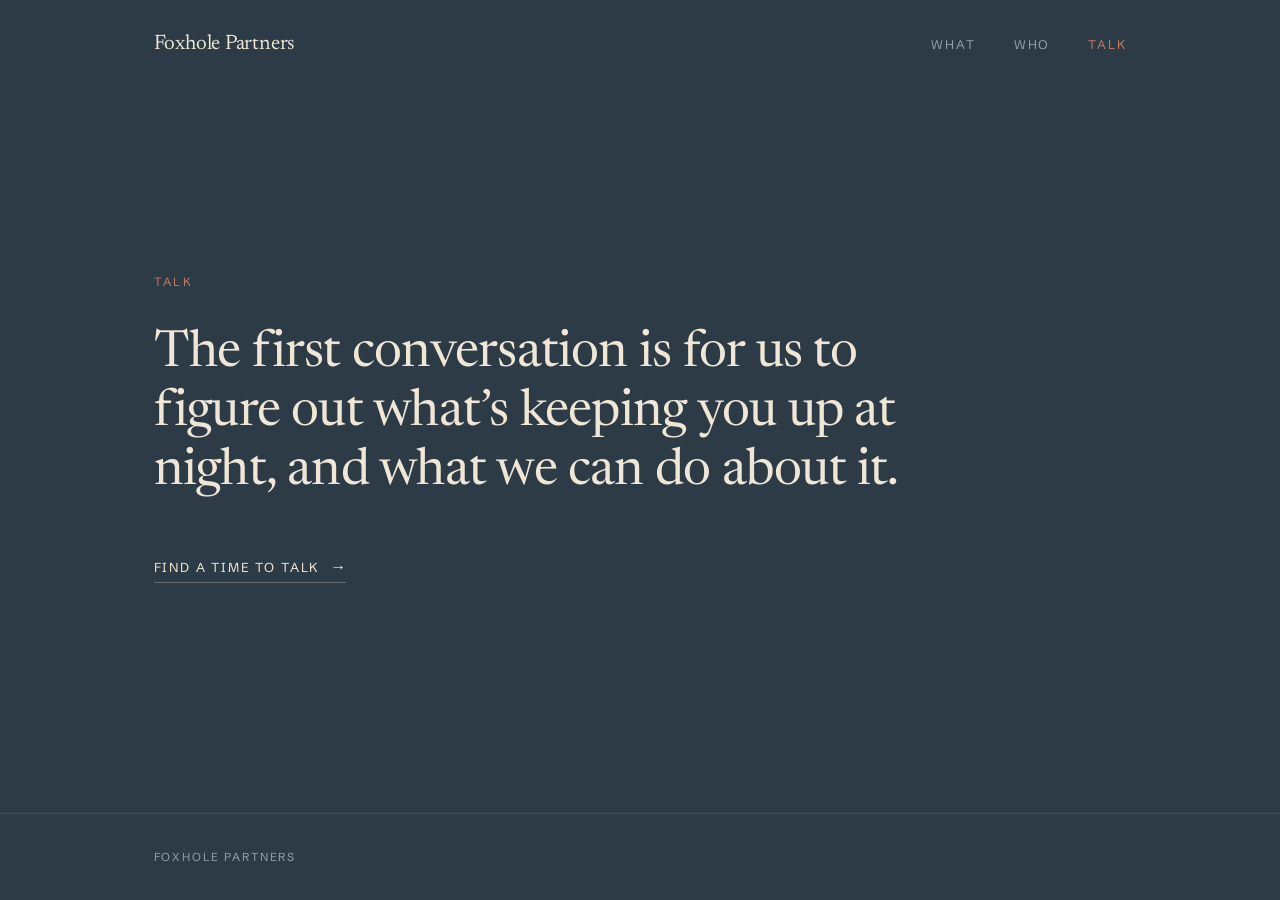
==== talk/index.html @ 26111b60 "Initial commit" ====
<!DOCTYPE html>
<html lang="en">
<head>
<meta charset="utf-8">
<meta name="viewport" content="width=device-width, initial-scale=1">
<title>Talk — Foxhole Partners</title>
<meta name="description" content="Foxhole Partners is a senior strategic consultancy for leaders — strategy, operations, and communications for companies, campaigns, and causes.">
<meta name="theme-color" content="#2c3b46">
<link rel="icon" href="data:image/svg+xml,%3Csvg xmlns='http://www.w3.org/2000/svg' viewBox='0 0 16 16'%3E%3Crect width='16' height='16' fill='%232c3b46'/%3E%3C/svg%3E">
<link rel="preconnect" href="https://fonts.googleapis.com">
<link rel="preconnect" href="https://fonts.gstatic.com" crossorigin>
<link href="https://fonts.googleapis.com/css2?family=Newsreader:ital,opsz,wght@0,6..72,300;0,6..72,400;0,6..72,500;1,6..72,300;1,6..72,400&family=Schibsted+Grotesk:wght@400;500;600&display=swap" rel="stylesheet">
<link rel="stylesheet" href="/style.css">
</head>
<body class="page-talk">

<nav class="site-nav">
  <a class="wordmark" href="/">Foxhole Partners</a>
  <div class="nav-links">
    <a href="/what/">What</a>
    <a href="/who/">Who</a>
    <a class="nav-talk" href="/talk/" aria-current="page">Talk</a>
  </div>
</nav>

<main class="page talk-main">
  <p class="page-label">Talk</p>
  <h1 class="talk-headline">The first conversation is for us to figure out what&rsquo;s keeping you up at night, and what we can do about it.</h1>

  <!-- CTA block: replace the contents of this div with a scheduler embed
       (Calendly / Cal.com inline widget) when ready. -->
  <div class="talk-cta">
    <a class="cta" href="mailto:lisa@foxhole.cc">Find a time to talk <span class="arrow">&rarr;</span></a>
  </div>
</main>

<footer class="site-footer">
  <span>Foxhole Partners</span>
</footer>

</body>
</html>
---- style.css ----
/* Foxhole Partners — foxhole.cc */

:root {
  --slate: #2c3b46;
  --cream: #efe6d6;
  --body-who: #e4dccd;
  --body-what: #cbc3b4;
  --muted: #93a0a6;
  --rust: #c47a5d;
  --rust-hover: #d99878;
  --rule: rgba(239, 230, 214, 0.16);
  --rule-footer: rgba(239, 230, 214, 0.1);
  --cta-underline: rgba(239, 230, 214, 0.28);
  --side: clamp(32px, 12vw, 200px);
}

*,
*::before,
*::after {
  box-sizing: border-box;
}

html {
  background: var(--slate);
  color-scheme: dark;
}

body {
  margin: 0;
  min-height: 100vh;
  min-height: 100svh;
  display: flex;
  flex-direction: column;
  background: var(--slate);
  color: var(--cream);
  font-family: 'Schibsted Grotesk', sans-serif;
  -webkit-font-smoothing: antialiased;
}

::selection {
  background: var(--cream);
  color: var(--slate);
}

a {
  color: var(--cream);
}

a:hover {
  color: var(--rust);
}

/* Nav (shared) */

.site-nav {
  display: flex;
  align-items: baseline;
  justify-content: space-between;
  padding: 34px var(--side);
}

.wordmark {
  font-family: 'Newsreader', serif;
  font-weight: 400;
  font-size: 21px;
  letter-spacing: -0.01em;
  color: var(--cream);
  text-decoration: none;
  transition: color .25s ease;
}

.wordmark:hover {
  color: var(--rust);
}

/* On the homepage the giant H1 is right below, so the wordmark stays hidden. */
.page-home .wordmark {
  opacity: 0;
  pointer-events: none;
}

.nav-links {
  display: flex;
  gap: clamp(22px, 3vw, 40px);
  align-items: baseline;
}

.nav-links a {
  font-size: 12.5px;
  letter-spacing: 0.14em;
  text-transform: uppercase;
  text-decoration: none;
  color: var(--muted);
  transition: color .25s ease;
}

.nav-links a:hover,
.nav-links a[aria-current="page"] {
  color: var(--cream);
}

.nav-links a.nav-talk {
  color: var(--rust);
}

.nav-links a.nav-talk:hover {
  color: var(--rust-hover);
}

/* CTA pattern (every page) */

.cta {
  display: inline-flex;
  align-items: center;
  gap: 10px;
  font-size: 13px;
  letter-spacing: 0.14em;
  text-transform: uppercase;
  text-decoration: none;
  color: var(--cream);
  padding-bottom: 6px;
  border-bottom: 1px solid var(--cta-underline);
  transition: border-color .3s ease, color .3s ease;
}

.cta:hover {
  color: var(--rust);
  border-bottom-color: var(--rust);
}

.cta .arrow {
  font-family: 'Newsreader', serif;
  font-size: 16px;
  letter-spacing: 0;
}

/* Page scaffolding */

main {
  flex: 1;
  display: flex;
  flex-direction: column;
}

.page {
  padding: clamp(32px, 7vh, 88px) var(--side) clamp(40px, 8vh, 96px);
}

.page-label {
  font-size: 12px;
  letter-spacing: 0.2em;
  text-transform: uppercase;
  color: var(--rust);
  margin: 0 0 clamp(24px, 4vh, 44px);
}

/* Home */

.home-main {
  align-items: center;
  justify-content: center;
  text-align: center;
  padding: 6vh var(--side) 14vh;
}

.home-title {
  font-family: 'Newsreader', serif;
  font-weight: 400;
  font-size: clamp(52px, 12vw, 196px);
  line-height: 0.96;
  letter-spacing: -0.025em;
  margin: 0;
  color: var(--cream);
}

.home-tagline {
  font-family: 'Newsreader', serif;
  font-style: italic;
  font-weight: 300;
  font-size: clamp(19px, 2.2vw, 27px);
  margin: clamp(24px, 4vh, 40px) 0 0;
  color: var(--muted);
}

.home-main .cta {
  margin-top: clamp(30px, 4.5vh, 52px);
}

/* What */

.what-headline {
  font-family: 'Newsreader', serif;
  font-weight: 400;
  font-size: clamp(30px, 4.6vw, 62px);
  line-height: 1.12;
  letter-spacing: -0.015em;
  margin: 0;
  max-width: 24ch;
  color: var(--cream);
  text-wrap: balance;
}

.what-intro {
  font-size: clamp(16px, 1.5vw, 19px);
  line-height: 1.7;
  margin: clamp(20px, 3vh, 32px) 0 0;
  max-width: 58ch;
  color: var(--body-what);
}

.what-lead-in {
  font-family: 'Newsreader', serif;
  font-style: italic;
  font-weight: 300;
  font-size: clamp(20px, 2.4vw, 28px);
  line-height: 1.4;
  margin: clamp(24px, 4vh, 40px) 0 0;
  color: var(--rust);
}

.questions {
  margin-top: clamp(28px, 4vh, 44px);
  display: flex;
  flex-direction: column;
  gap: clamp(24px, 4vh, 44px);
  max-width: 820px;
}

.question {
  border-top: 1px solid var(--rule);
  padding-top: clamp(24px, 4vh, 40px);
}

.question h2 {
  font-family: 'Newsreader', serif;
  font-style: italic;
  font-weight: 300;
  font-size: clamp(24px, 3.2vw, 38px);
  line-height: 1.25;
  margin: 0;
  color: var(--cream);
  max-width: 32ch;
}

.answer {
  display: flex;
  flex-direction: column;
  gap: 16px;
  margin-top: clamp(24px, 4vh, 40px);
  max-width: 60ch;
}

.answer p {
  font-size: clamp(15.5px, 1.4vw, 17.5px);
  line-height: 1.7;
  margin: 0;
  color: var(--body-what);
}

.what-closing {
  margin-top: clamp(56px, 9vh, 112px);
  border-top: 1px solid var(--rule);
  padding-top: clamp(28px, 4vh, 40px);
  max-width: 820px;
}

.what-closing .cta {
  margin-top: clamp(28px, 4vh, 40px);
}

/* Who */

.who-grid {
  display: grid;
  grid-template-columns: minmax(0, 1.5fr) minmax(260px, 1fr);
  gap: clamp(32px, 6vw, 96px);
  align-items: start;
  max-width: 1200px;
}

.who-headline {
  font-family: 'Newsreader', serif;
  font-weight: 400;
  font-size: clamp(34px, 5vw, 68px);
  line-height: 1.04;
  letter-spacing: -0.02em;
  margin: 0;
  color: var(--cream);
  max-width: 16ch;
}

.who-body {
  display: flex;
  flex-direction: column;
  gap: 18px;
  margin-top: clamp(24px, 4vh, 40px);
  max-width: 58ch;
}

.who-body p {
  font-size: clamp(16px, 1.5vw, 19px);
  line-height: 1.7;
  margin: 0;
  color: var(--body-who);
}

.who-founding {
  font-family: 'Newsreader', serif;
  font-style: italic;
  font-weight: 300;
  font-size: clamp(22px, 2.8vw, 32px);
  line-height: 1.4;
  margin: 18px 0 0;
  color: var(--rust);
  max-width: 58ch;
}

.who-colleagues {
  font-size: clamp(16px, 1.5vw, 19px);
  line-height: 1.7;
  margin: 18px 0 0;
  color: var(--body-who);
  max-width: 58ch;
}

.who-text .cta {
  margin-top: clamp(36px, 6vh, 56px);
}

.who-photo {
  display: flex;
  flex-direction: column;
  gap: 12px;
}

.who-portrait {
  width: 100%;
  aspect-ratio: 4 / 5;
  object-fit: cover;
  display: block;
}

/* Placeholder block until the client supplies the portrait. */
.who-portrait-placeholder {
  width: 100%;
  aspect-ratio: 4 / 5;
  background: rgba(239, 230, 214, 0.07);
}

.who-caption {
  font-size: 11.5px;
  letter-spacing: 0.14em;
  text-transform: uppercase;
  color: var(--muted);
  margin: 0;
}

@media (max-width: 800px) {
  .who-grid {
    grid-template-columns: 1fr;
  }
}

/* Talk */

.talk-main {
  justify-content: center;
  padding-bottom: clamp(64px, 12vh, 140px);
  max-width: 1100px;
}

.talk-headline {
  font-family: 'Newsreader', serif;
  font-weight: 400;
  font-size: clamp(28px, 4vw, 54px);
  line-height: 1.15;
  letter-spacing: -0.015em;
  margin: 0;
  color: var(--cream);
  max-width: 40ch;
  text-wrap: balance;
}

.talk-cta {
  margin-top: clamp(36px, 6vh, 56px);
}

/* Footer (shared) */

.site-footer {
  padding: clamp(24px, 4vh, 40px) var(--side);
  display: flex;
  justify-content: space-between;
  align-items: baseline;
  gap: 16px;
  flex-wrap: wrap;
  border-top: 1px solid var(--rule-footer);
}

.site-footer span {
  font-size: 11.5px;
  letter-spacing: 0.16em;
  text-transform: uppercase;
  color: var(--muted);
}

/* Home footer is breathing room only: no border, no text. */
.page-home .site-footer {
  border-top: none;
}
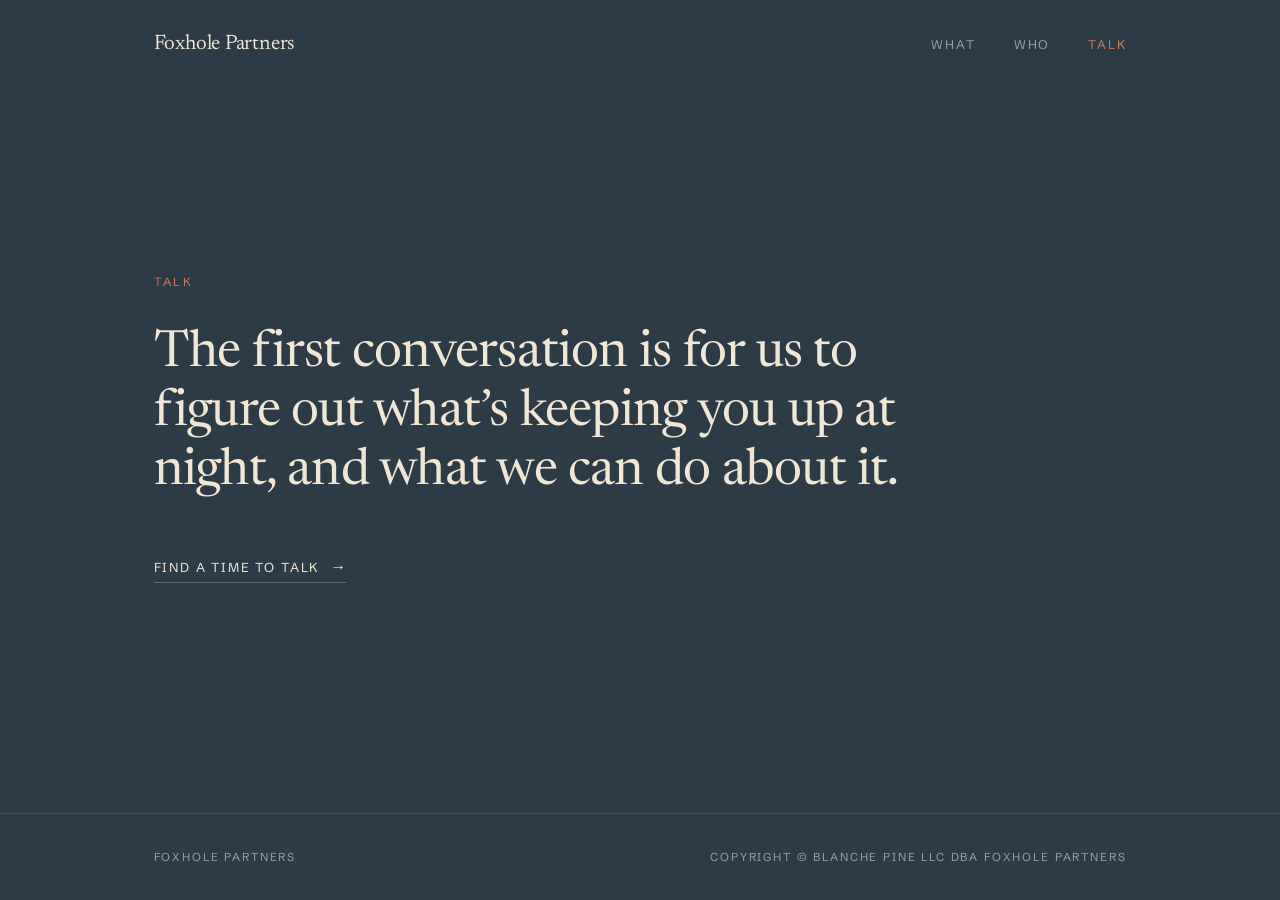
==== commit fe8798e5: "Add copyright notice to footer on all pages Copyright © Blanche Pine LLC dba Foxhole Partners — righ" ====
--- a/talk/index.html
+++ b/talk/index.html
@@ -36,6 +36,7 @@
 
 <footer class="site-footer">
   <span>Foxhole Partners</span>
+  <span>Copyright &copy; Blanche Pine LLC dba Foxhole Partners</span>
 </footer>
 
 </body>
--- a/style.css
+++ b/style.css
@@ -404,7 +404,8 @@
   color: var(--muted);
 }
 
-/* Home footer is breathing room only: no border, no text. */
+/* Home footer keeps its breathing room: no border, single centered line. */
 .page-home .site-footer {
   border-top: none;
-}
+  justify-content: center;
+}
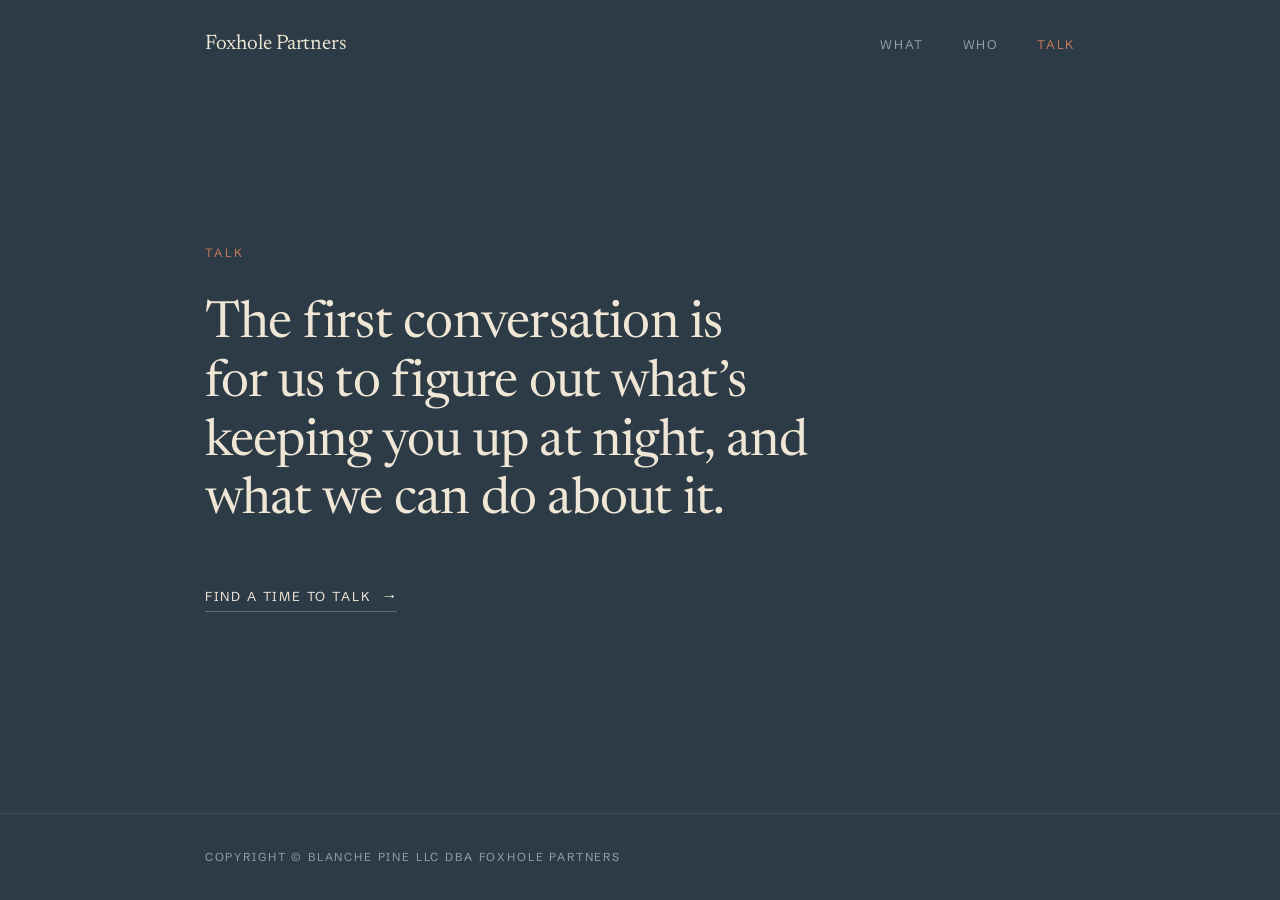
==== commit 045388f3: "Widen What/Talk margins, remove redundant footer wordmark, stack nav on mobile - Wider side gutters " ====
--- a/talk/index.html
+++ b/talk/index.html
@@ -35,7 +35,6 @@
 </main>
 
 <footer class="site-footer">
-  <span>Foxhole Partners</span>
   <span>Copyright &copy; Blanche Pine LLC dba Foxhole Partners</span>
 </footer>
 
--- a/style.css
+++ b/style.css
@@ -14,6 +14,17 @@
   --side: clamp(32px, 12vw, 200px);
 }
 
+/* The What and Talk pages sit within wider margins for a calmer, more
+   editorial measure (à la opi.us). Overriding --side keeps the nav,
+   content, and footer gutters aligned. Desktop-up only, so narrow
+   screens keep their tighter gutters. */
+@media (min-width: 800px) {
+  .page-what,
+  .page-talk {
+    --side: clamp(120px, 16vw, 300px);
+  }
+}
+
 *,
 *::before,
 *::after {
@@ -105,6 +116,22 @@
 
 .nav-links a.nav-talk:hover {
   color: var(--rust-hover);
+}
+
+/* On narrow screens the full wordmark and the links no longer fit on one
+   line together, so the wordmark wraps mid-name; stack them instead. */
+@media (max-width: 560px) {
+  .site-nav {
+    flex-direction: column;
+    align-items: flex-start;
+    gap: 18px;
+  }
+
+  /* Home and 404 keep the wordmark hidden; drop it from the flow so it
+     doesn't leave an empty line above the links. */
+  .page-home .wordmark {
+    display: none;
+  }
 }
 
 /* CTA pattern (every page) */
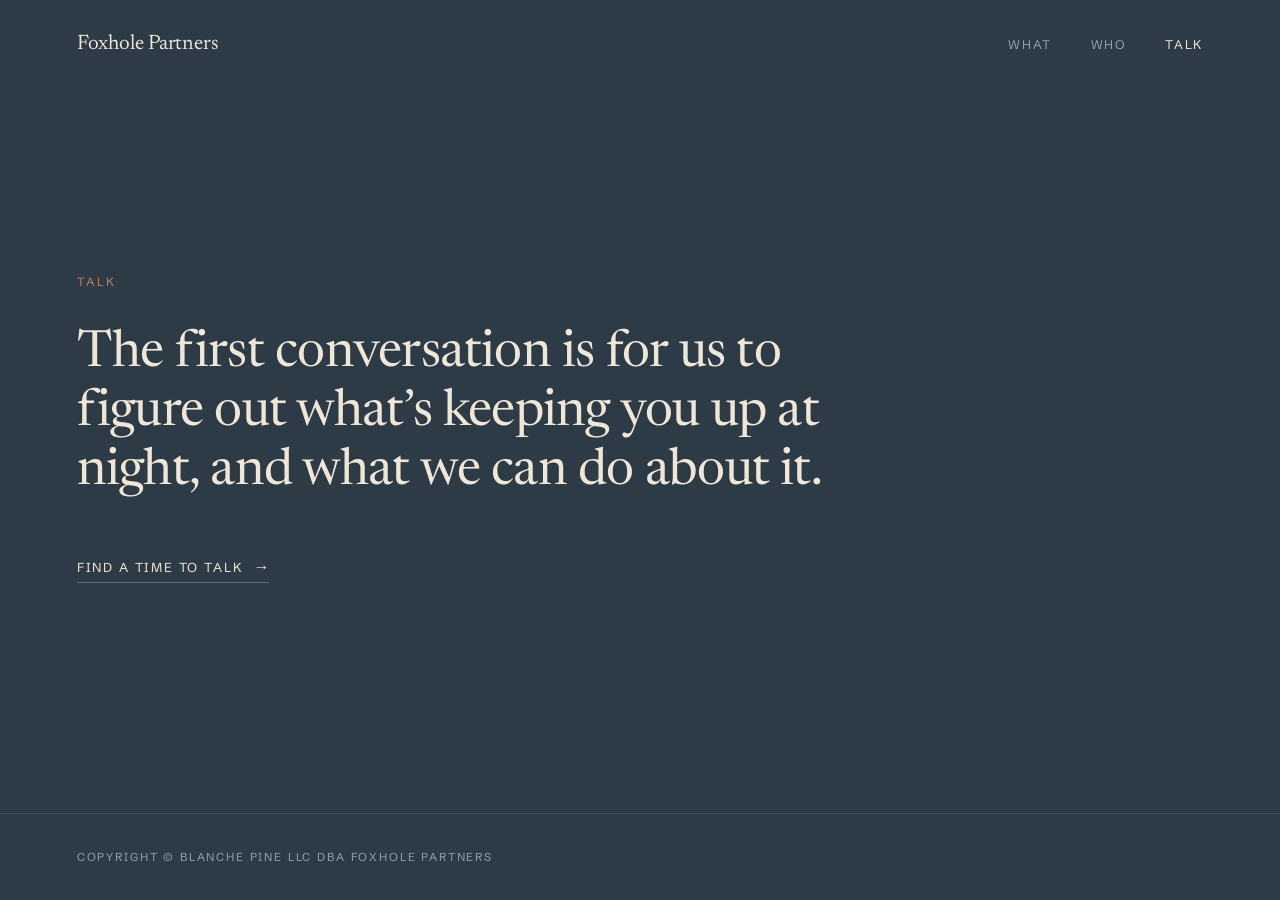
==== commit dcb29a36: "Widen What body text, make Talk nav link match other links Co-Authored-By: Claude Fable 5 <noreply@a" ====
--- a/talk/index.html
+++ b/talk/index.html
@@ -19,7 +19,7 @@
   <div class="nav-links">
     <a href="/what/">What</a>
     <a href="/who/">Who</a>
-    <a class="nav-talk" href="/talk/" aria-current="page">Talk</a>
+    <a href="/talk/" aria-current="page">Talk</a>
   </div>
 </nav>
 
--- a/style.css
+++ b/style.css
@@ -14,14 +14,14 @@
   --side: clamp(32px, 12vw, 200px);
 }
 
-/* The What and Talk pages sit within wider margins for a calmer, more
-   editorial measure (à la opi.us). Overriding --side keeps the nav,
-   content, and footer gutters aligned. Desktop-up only, so narrow
+/* The What and Talk pages use opi.us's gutters (6vw, capped at 6rem)
+   for a calmer, more editorial measure. Overriding --side keeps the
+   nav, content, and footer gutters aligned. Desktop-up only, so narrow
    screens keep their tighter gutters. */
 @media (min-width: 800px) {
   .page-what,
   .page-talk {
-    --side: clamp(120px, 16vw, 300px);
+    --side: clamp(24px, 6vw, 96px);
   }
 }
 
@@ -108,14 +108,6 @@
 .nav-links a:hover,
 .nav-links a[aria-current="page"] {
   color: var(--cream);
-}
-
-.nav-links a.nav-talk {
-  color: var(--rust);
-}
-
-.nav-links a.nav-talk:hover {
-  color: var(--rust-hover);
 }
 
 /* On narrow screens the full wordmark and the links no longer fit on one
@@ -231,7 +223,7 @@
   font-size: clamp(16px, 1.5vw, 19px);
   line-height: 1.7;
   margin: clamp(20px, 3vh, 32px) 0 0;
-  max-width: 58ch;
+  max-width: 65ch;
   color: var(--body-what);
 }
 
@@ -274,7 +266,7 @@
   flex-direction: column;
   gap: 16px;
   margin-top: clamp(24px, 4vh, 40px);
-  max-width: 60ch;
+  max-width: 67ch;
 }
 
 .answer p {
@@ -362,16 +354,10 @@
 
 .who-portrait {
   width: 100%;
+  height: auto;
   aspect-ratio: 4 / 5;
   object-fit: cover;
   display: block;
-}
-
-/* Placeholder block until the client supplies the portrait. */
-.who-portrait-placeholder {
-  width: 100%;
-  aspect-ratio: 4 / 5;
-  background: rgba(239, 230, 214, 0.07);
 }
 
 .who-caption {
